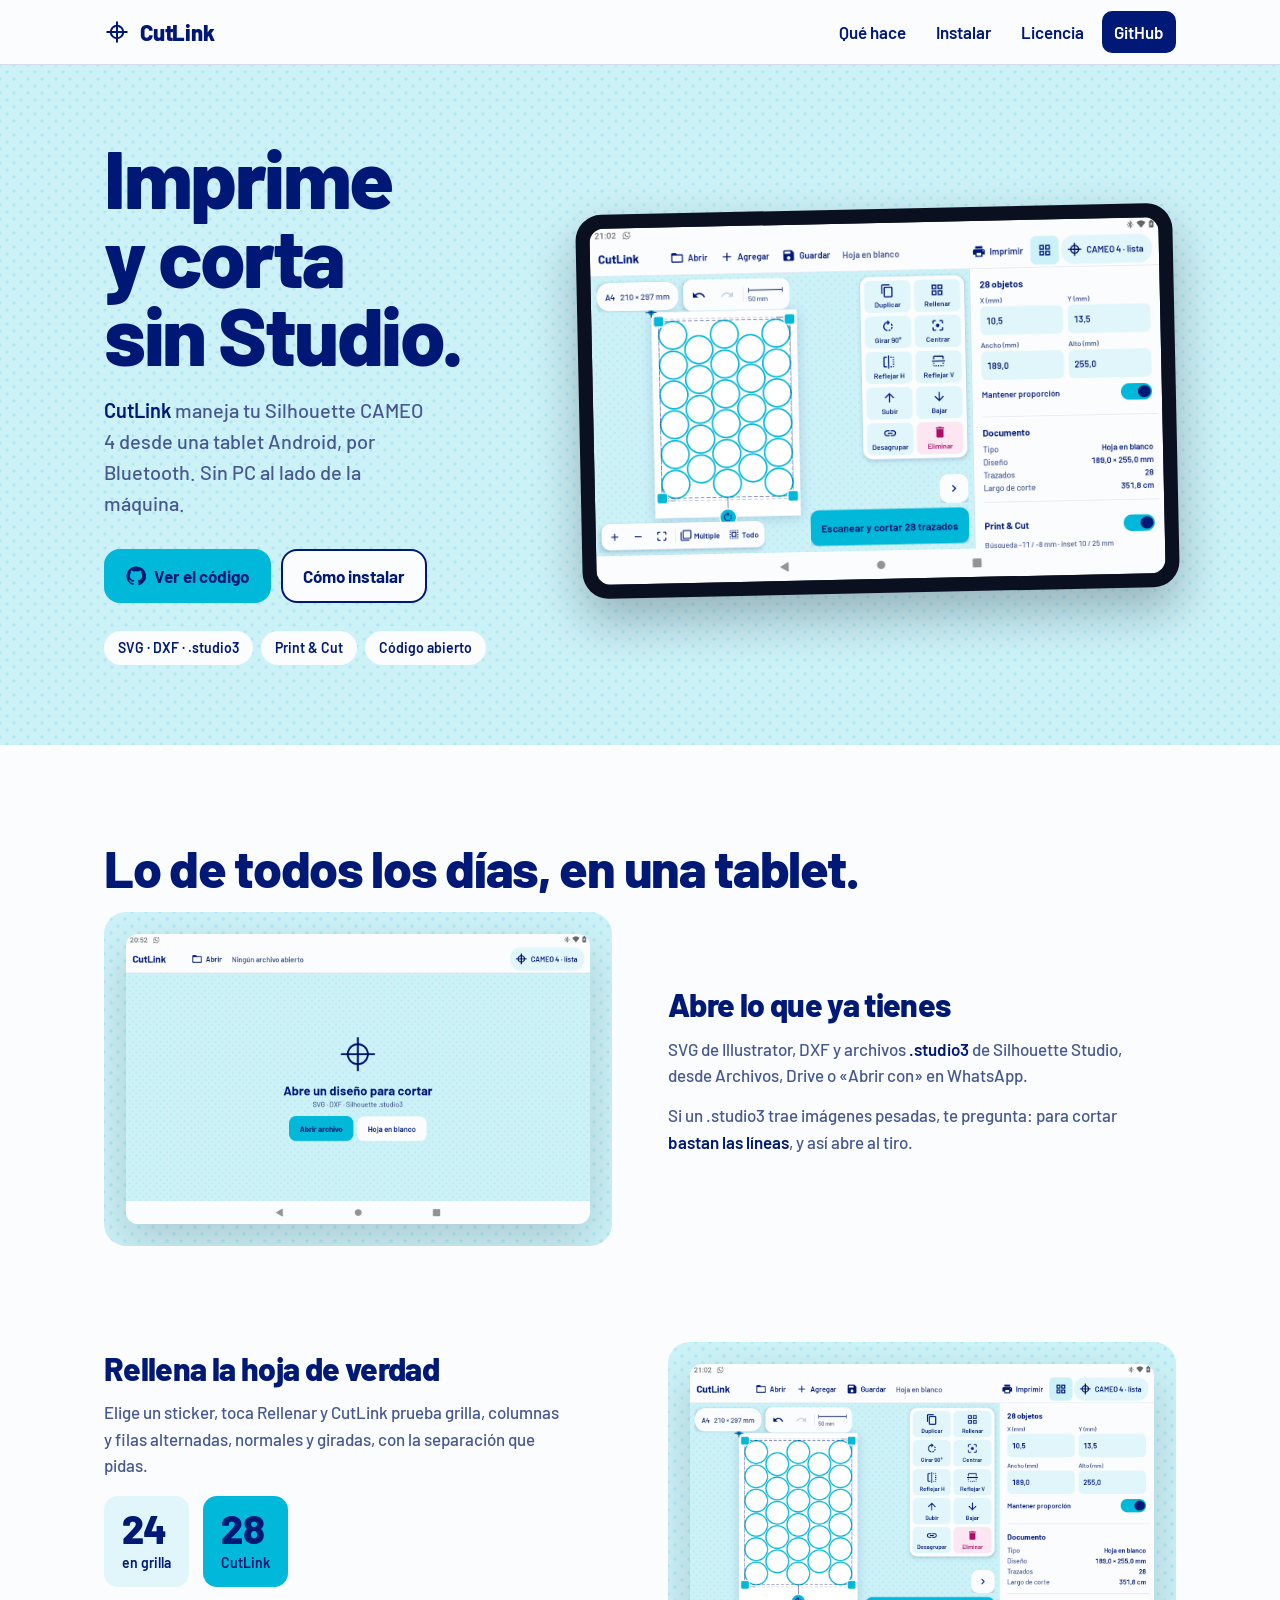
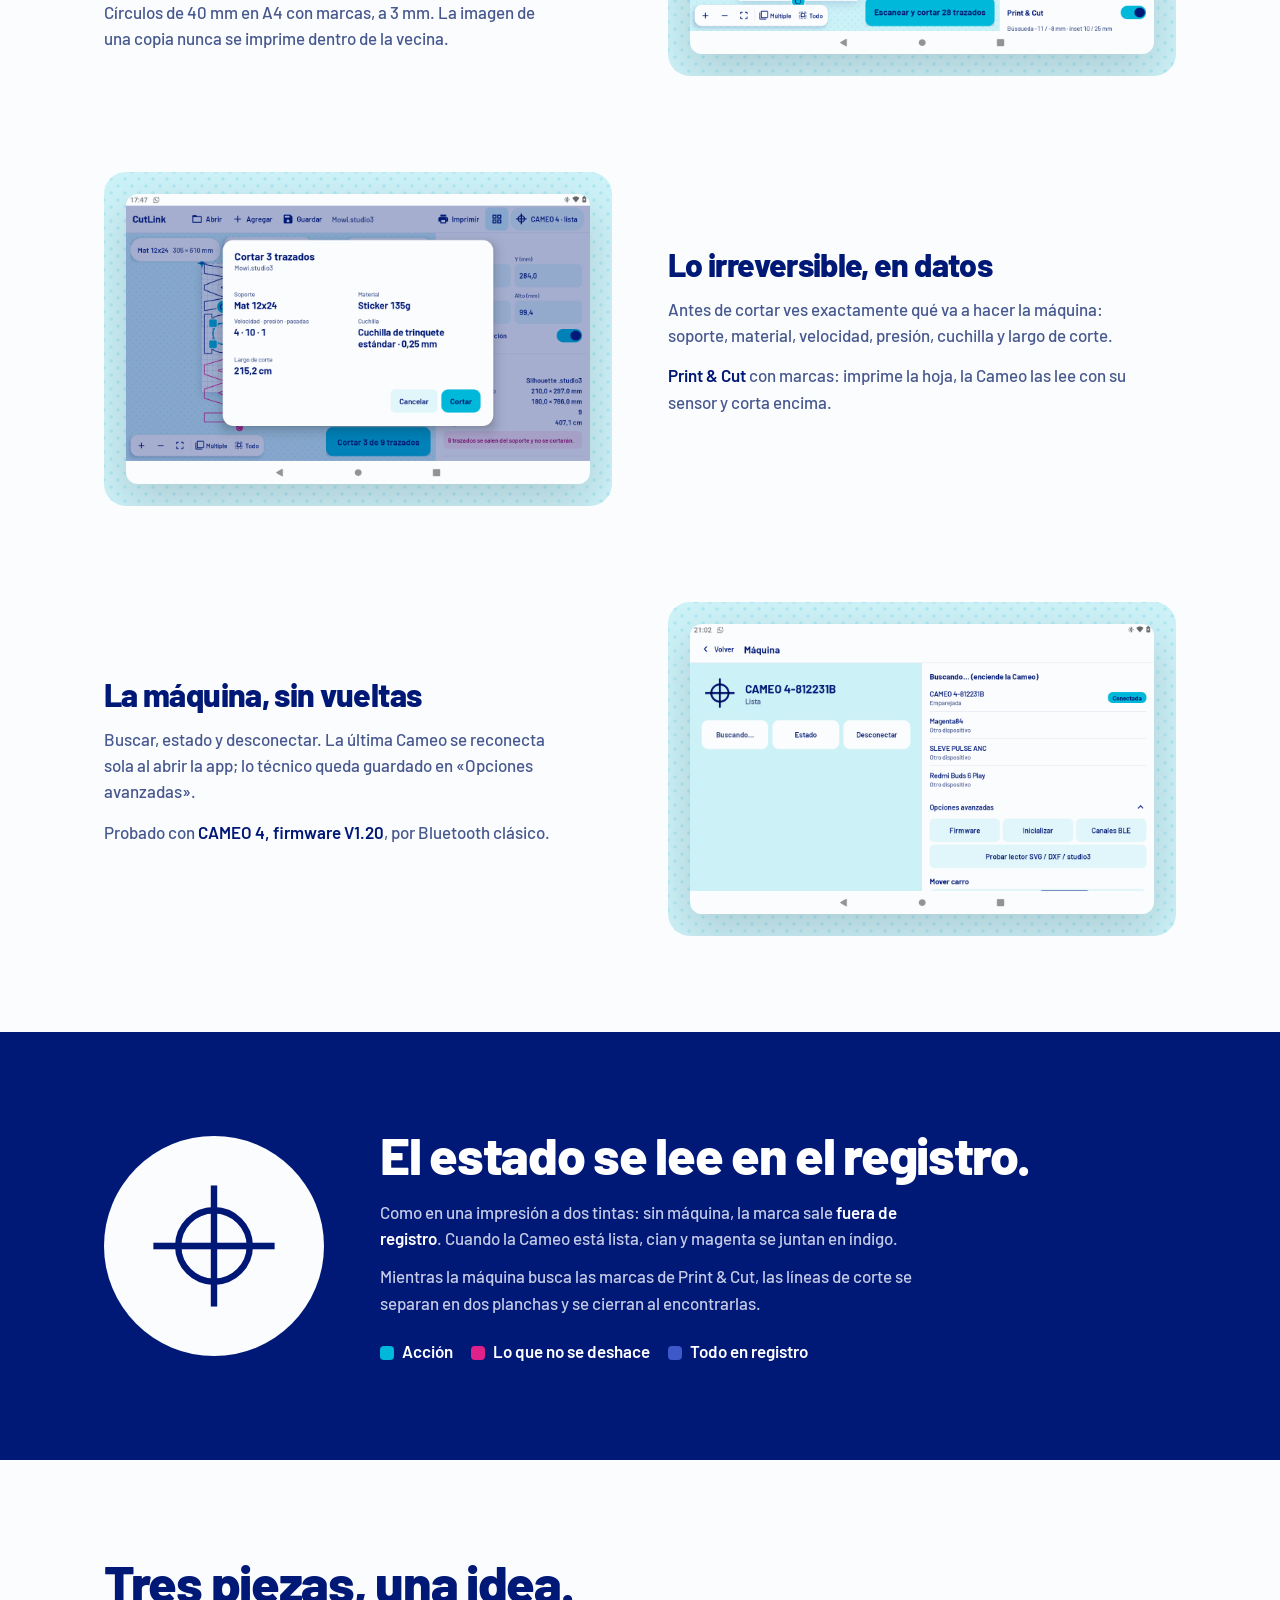
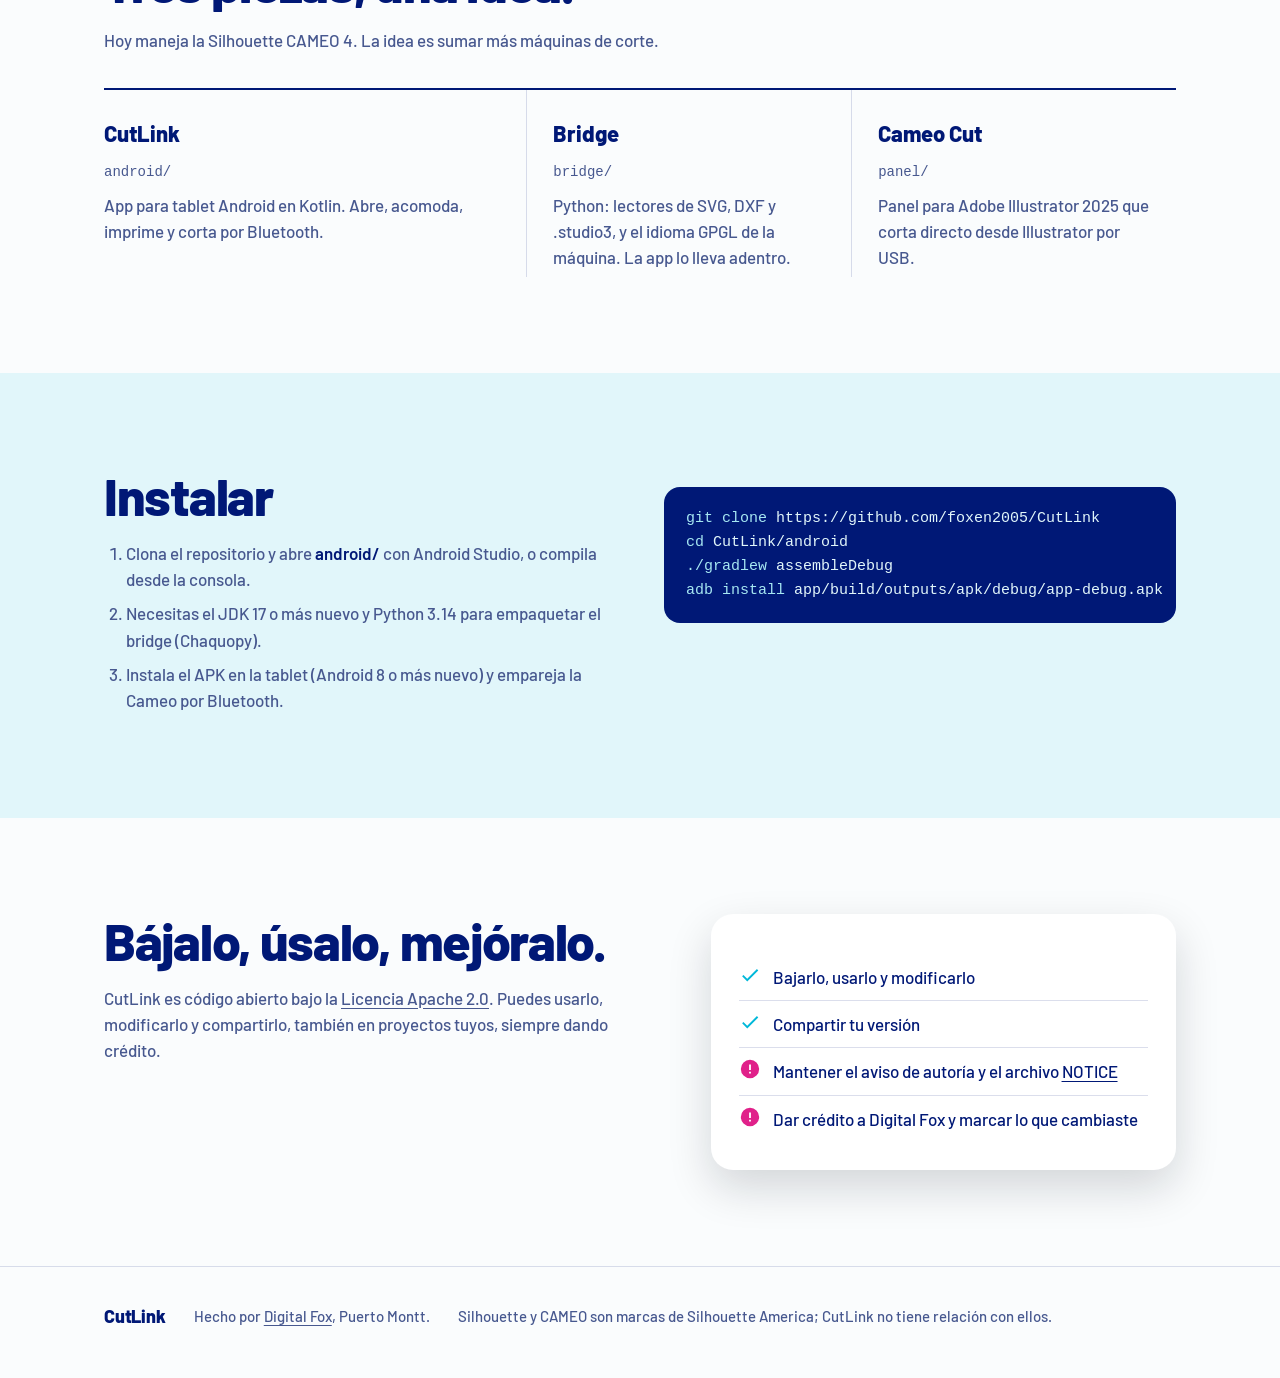
==== docs/index.html @ 86910280 "Página del proyecto, licencia Apache 2.0 con crédito y README nuevo - LICENSE: Apache 2.0. Se puede " ====
<!DOCTYPE html>
<html lang="es">
<head>
<meta charset="utf-8">
<meta name="viewport" content="width=device-width, initial-scale=1">
<title>CutLink · imprime y corta sin Studio</title>
<meta name="description" content="CutLink maneja una Silhouette CAMEO 4 desde una tablet Android, por Bluetooth: abre SVG, DXF y .studio3, acomoda, imprime y corta. Código abierto, Apache 2.0.">
<link rel="preconnect" href="https://fonts.googleapis.com">
<link rel="preconnect" href="https://fonts.gstatic.com" crossorigin>
<link href="https://fonts.googleapis.com/css2?family=Barlow:wght@500;600;700;800&display=swap" rel="stylesheet">
<style>
  :root {
    --paper: #fafcfd; --sheet: #fff;
    --ink: #001876; --ink-2: #47588f; --ink-3: #8e9ac0;
    --rule: rgba(0, 24, 118, .14);
    --cyan: #00b8d9; --cyan-12: #e1f6fa; --cyan-20: #ccf1f7; --cyan-35: #a6e7f2;
    --mag: #e0218a; --mag-ink: #ad0d67; --mag-12: #fce6f2;
    --out: cubic-bezier(.16, 1, .3, 1);
    --lift: 0 18px 44px rgba(11, 16, 32, .16);
    --dots: radial-gradient(circle, #aee9f3 1.5px, transparent 1.7px) 0 0 / 14px 14px,
            radial-gradient(circle, #aee9f3 1.5px, transparent 1.7px) 7px 7px / 14px 14px;
  }
  * { box-sizing: border-box; }
  html { scroll-behavior: smooth; }
  body { margin: 0; background: var(--paper); color: var(--ink); font: 500 17px/1.55 "Barlow", system-ui, sans-serif;
    -webkit-font-smoothing: antialiased; }
  ::selection { background: var(--cyan-35); }
  a { color: inherit; text-underline-offset: 3px; }
  :focus-visible { outline: 2px solid var(--ink); outline-offset: 3px; border-radius: 6px; }
  .wrap { max-width: 1120px; margin: 0 auto; padding: 0 24px; }
  img { max-width: 100%; height: auto; display: block; }

  /* dos planchas: el índigo aparece solo cuando coinciden */
  .plates { position: relative; display: inline-block; isolation: isolate; }
  .plates > * { mix-blend-mode: multiply; transition: transform .9s var(--out); }
  .plates .c { color: var(--cyan); } .plates .m { color: var(--mag); position: absolute; inset: 0; }
  .off .plates .c { transform: translate(-3px, -2px); }
  .off .plates .m { transform: translate(3px, 2px); }
  .reg { overflow: visible; isolation: isolate; }
  .reg g { fill: none; mix-blend-mode: multiply; transition: transform .9s var(--out); }
  .reg g.c { stroke: var(--cyan); } .reg g.m { stroke: var(--mag); }
  .off .reg g.c { transform: translate(-3px, -2.4px); }
  .off .reg g.m { transform: translate(3px, 2.4px); }

  /* barra */
  header { position: sticky; top: 0; z-index: 10; background: rgba(250, 252, 253, .92); backdrop-filter: saturate(1.2) blur(8px);
    border-bottom: 1px solid var(--rule); }
  .bar { display: flex; align-items: center; gap: 22px; height: 64px; }
  .brand { font-weight: 800; font-size: 22px; letter-spacing: -.01em; text-decoration: none; display: flex; align-items: center; gap: 10px; }
  .brand .reg { width: 26px; height: 26px; }
  .brand .reg g { stroke-width: 2; }
  nav { margin-left: auto; display: flex; gap: 6px; }
  nav a { text-decoration: none; font-weight: 600; padding: 8px 12px; border-radius: 10px; }
  nav a:hover { background: var(--cyan-12); }
  nav a.gh { background: var(--ink); color: #fff; }
  nav a.gh:hover { background: #0a2590; }

  /* portada */
  .hero { position: relative; overflow: hidden; background: var(--cyan-20); }
  .hero::before { content: ""; position: absolute; inset: 0; background: var(--dots); opacity: .9; }
  .hero .wrap { position: relative; display: grid; grid-template-columns: minmax(0, 5fr) minmax(0, 7fr); gap: 48px; align-items: center;
    padding-top: 72px; padding-bottom: 80px; }
  h1 { font-size: clamp(44px, 6.4vw, 84px); line-height: .96; letter-spacing: -.03em; margin: 0 0 22px; font-weight: 800; }
  h1 .plates { display: block; }
  .lead { font-size: 20px; color: var(--ink-2); margin: 0 0 30px; max-width: 30ch; }
  .lead b { color: var(--ink); font-weight: 600; }
  .cta { display: flex; flex-wrap: wrap; gap: 10px; }
  .btn { display: inline-flex; align-items: center; gap: 8px; height: 54px; padding: 0 22px; border-radius: 16px; font-weight: 700;
    text-decoration: none; font-size: 17px; transition: transform .15s, background .15s; }
  .btn:active { transform: scale(.98); }
  .btn.primary { background: var(--cyan); color: var(--ink); }
  .btn.primary:hover { background: #12c4e4; }
  .btn.paper { background: var(--paper); box-shadow: inset 0 0 0 2px var(--ink); }
  .btn svg { width: 20px; height: 20px; fill: currentColor; }
  .tablet { background: #0b1020; border-radius: 26px; padding: 14px; box-shadow: 0 22px 48px rgba(11, 16, 32, .28); transform: rotate(-1.2deg); }
  .tablet img { border-radius: 14px; }
  .facts { display: flex; flex-wrap: wrap; gap: 8px; margin-top: 28px; }
  .facts span { background: var(--paper); border-radius: 999px; padding: 6px 14px; font-size: 14px; font-weight: 600; }

  /* secciones */
  section { padding: 96px 0; }
  .kicker-free h2 { font-size: clamp(32px, 4.2vw, 52px); line-height: 1.02; letter-spacing: -.025em; margin: 0 0 18px; font-weight: 800; }
  .row { display: grid; grid-template-columns: minmax(0, 1fr) minmax(0, 1fr); gap: 56px; align-items: center; }
  .row + .row { margin-top: 96px; }
  .row.flip .shot { order: 2; }
  .shot { background: var(--cyan-20); border-radius: 22px; padding: 22px; position: relative; overflow: hidden; }
  .shot::before { content: ""; position: absolute; inset: 0; background: var(--dots); }
  .shot img { position: relative; border-radius: 12px; box-shadow: var(--lift); }
  .row h3 { font-size: 32px; line-height: 1.05; letter-spacing: -.02em; margin: 0 0 14px; font-weight: 800; }
  .row p { margin: 0 0 14px; color: var(--ink-2); max-width: 46ch; }
  .row p b { color: var(--ink); font-weight: 600; }
  .num { font-variant-numeric: tabular-nums; }
  .compare { display: flex; gap: 14px; margin-top: 18px; }
  .compare div { background: var(--cyan-12); border-radius: 14px; padding: 12px 18px; }
  .compare div.win { background: var(--cyan); }
  .compare b { display: block; font-size: 40px; line-height: 1; font-weight: 800; font-variant-numeric: tabular-nums; }
  .compare span { font-size: 14px; font-weight: 600; }

  /* registro: la idea de la app */
  .register { background: var(--ink); color: #fff; }
  .register .wrap { display: grid; grid-template-columns: auto minmax(0, 1fr); gap: 56px; align-items: center; }
  .register .big { width: 220px; height: 220px; background: var(--paper); border-radius: 50%; display: grid; place-items: center; }
  .register .big .reg { width: 150px; height: 150px; }
  .register .big .reg g { stroke-width: 1.1; }
  .register h2 { color: #fff; }
  .register p { color: #c4cbe6; max-width: 56ch; margin: 0 0 12px; }
  .register p b { color: #fff; font-weight: 600; }
  .legend { display: flex; flex-wrap: wrap; gap: 18px; margin-top: 22px; font-weight: 600; }
  .legend i { display: inline-block; width: 14px; height: 14px; border-radius: 4px; vertical-align: -2px; margin-right: 8px; }

  /* piezas */
  .pieces { display: grid; grid-template-columns: 1.3fr 1fr 1fr; gap: 0; border-top: 2px solid var(--ink); margin-top: 34px; }
  .pieces div { padding: 26px 26px 6px 0; }
  .pieces div + div { padding-left: 26px; border-left: 1px solid var(--rule); }
  .pieces h4 { margin: 0 0 6px; font-size: 22px; font-weight: 800; }
  .pieces code { font-size: 14px; color: var(--ink-2); }
  .pieces p { color: var(--ink-2); margin: 8px 0 0; }

  /* instalar */
  .install { background: var(--cyan-12); }
  pre { background: var(--ink); color: #e1f6fa; border-radius: 16px; padding: 20px 22px; overflow-x: auto; font: 500 15px/1.6 ui-monospace, Consolas, monospace; margin: 18px 0 0; }
  pre .k { color: var(--cyan-35); }
  ol.steps { margin: 18px 0 0; padding-left: 22px; color: var(--ink-2); }
  ol.steps li { margin-bottom: 8px; }
  ol.steps b { color: var(--ink); font-weight: 600; }
  .twocol { display: grid; grid-template-columns: minmax(0, 1fr) minmax(0, 1fr); gap: 48px; }

  /* licencia */
  .license { display: grid; grid-template-columns: minmax(0, 1.2fr) minmax(0, 1fr); gap: 48px; align-items: start; }
  .card-lic { background: var(--sheet); border-radius: 22px; padding: 28px; box-shadow: var(--lift); }
  .card-lic ul { margin: 12px 0 0; padding: 0; list-style: none; }
  .card-lic li { padding: 10px 0; border-top: 1px solid var(--rule); display: flex; gap: 12px; }
  .card-lic li:first-child { border-top: 0; }
  .card-lic svg { width: 22px; height: 22px; flex: none; }
  .yes { fill: var(--cyan); } .must { fill: var(--mag); }

  footer { border-top: 1px solid var(--rule); padding: 36px 0 48px; color: var(--ink-2); font-size: 15px; }
  footer .wrap { display: flex; flex-wrap: wrap; gap: 14px 28px; align-items: center; }
  footer .brand { color: var(--ink); font-size: 18px; }

  @media (max-width: 860px) {
    .hero .wrap, .row, .register .wrap, .twocol, .license { grid-template-columns: minmax(0, 1fr); }
    .row.flip .shot { order: 0; }
    .pieces { grid-template-columns: 1fr; }
    .pieces div + div { padding-left: 0; border-left: 0; border-top: 1px solid var(--rule); }
    nav a:not(.gh) { display: none; }
    section { padding: 72px 0; }
    .register .big { width: 160px; height: 160px; } .register .big .reg { width: 110px; height: 110px; }
  }
  @media (prefers-reduced-motion: reduce) { * { transition: none !important; scroll-behavior: auto !important; } }
</style>
</head>
<body class="off">
<svg width="0" height="0" style="position:absolute" aria-hidden="true"><defs>
  <symbol id="target" viewBox="0 0 26 26"><circle cx="13" cy="13" r="6.2"/><path d="M13 2.5v21M2.5 13h21"/></symbol>
  <symbol id="gh" viewBox="0 0 24 24"><path d="M12 .5a11.5 11.5 0 0 0-3.64 22.41c.58.1.79-.25.79-.56v-2c-3.2.7-3.88-1.37-3.88-1.37-.53-1.33-1.28-1.69-1.28-1.69-1.05-.71.08-.7.08-.7 1.16.08 1.77 1.19 1.77 1.19 1.03 1.77 2.7 1.26 3.36.96.1-.75.4-1.26.73-1.55-2.55-.29-5.24-1.28-5.24-5.68 0-1.26.45-2.28 1.19-3.09-.12-.29-.52-1.46.11-3.05 0 0 .97-.31 3.17 1.18a11 11 0 0 1 5.77 0c2.2-1.49 3.17-1.18 3.17-1.18.63 1.59.23 2.76.11 3.05.74.81 1.19 1.83 1.19 3.09 0 4.41-2.69 5.38-5.25 5.67.41.36.78 1.06.78 2.14v3.17c0 .31.21.67.8.56A11.5 11.5 0 0 0 12 .5z"/></symbol>
  <symbol id="check" viewBox="0 0 24 24"><path d="M9 16.17 4.83 12l-1.42 1.41L9 19 21 7l-1.41-1.41z"/></symbol>
  <symbol id="mark" viewBox="0 0 24 24"><path d="M11 7h2v6h-2zm0 8h2v2h-2zm1-13a10 10 0 1 0 0 20 10 10 0 0 0 0-20z"/></symbol>
</defs></svg>

<header>
  <div class="wrap bar">
    <a class="brand" href="#" aria-label="CutLink">
      <svg class="reg" viewBox="0 0 26 26" aria-hidden="true"><g class="c"><use href="#target"/></g><g class="m"><use href="#target"/></g></svg>
      <span class="plates"><span class="c">CutLink</span><span class="m" aria-hidden="true">CutLink</span></span>
    </a>
    <nav>
      <a href="#que-hace">Qué hace</a>
      <a href="#instalar">Instalar</a>
      <a href="#licencia">Licencia</a>
      <a class="gh" href="https://github.com/foxen2005/CutLink">GitHub</a>
    </nav>
  </div>
</header>

<main>
  <div class="hero">
    <div class="wrap">
      <div>
        <h1><span class="plates"><span class="c">Imprime</span><span class="m" aria-hidden="true">Imprime</span></span>
          <span class="plates"><span class="c">y corta</span><span class="m" aria-hidden="true">y corta</span></span>
          <span class="plates"><span class="c">sin Studio.</span><span class="m" aria-hidden="true">sin Studio.</span></span></h1>
        <p class="lead"><b>CutLink</b> maneja tu Silhouette CAMEO 4 desde una tablet Android, por Bluetooth. Sin PC al lado de la máquina.</p>
        <div class="cta">
          <a class="btn primary" href="https://github.com/foxen2005/CutLink"><svg aria-hidden="true"><use href="#gh"/></svg>Ver el código</a>
          <a class="btn paper" href="#instalar">Cómo instalar</a>
        </div>
        <div class="facts"><span>SVG · DXF · .studio3</span><span>Print &amp; Cut</span><span>Código abierto</span></div>
      </div>
      <div class="tablet"><img src="img/editor.png" width="1280" height="800" alt="CutLink en una tablet: 28 círculos de 40 mm acomodados en una hoja A4 con marcas de Print &amp; Cut"></div>
    </div>
  </div>

  <section id="que-hace" class="kicker-free">
    <div class="wrap">
      <h2>Lo de todos los días, en una tablet.</h2>

      <div class="row">
        <div class="shot"><img src="img/inicio.png" width="1280" height="800" loading="lazy" alt="Pantalla de inicio de CutLink: abre un diseño para cortar"></div>
        <div>
          <h3>Abre lo que ya tienes</h3>
          <p>SVG de Illustrator, DXF y archivos <b>.studio3</b> de Silhouette Studio, desde Archivos, Drive o «Abrir con» en WhatsApp.</p>
          <p>Si un .studio3 trae imágenes pesadas, te pregunta: para cortar <b>bastan las líneas</b>, y así abre al tiro.</p>
        </div>
      </div>

      <div class="row flip">
        <div class="shot"><img src="img/editor.png" width="1280" height="800" loading="lazy" alt="Editor con selección, rejilla de herramientas y panel de medidas"></div>
        <div>
          <h3>Rellena la hoja de verdad</h3>
          <p>Elige un sticker, toca Rellenar y CutLink prueba grilla, columnas y filas alternadas, normales y giradas, con la separación que pidas.</p>
          <div class="compare"><div><b class="num">24</b><span>en grilla</span></div><div class="win"><b class="num">28</b><span>CutLink</span></div></div>
          <p style="margin-top:12px">Círculos de 40 mm en A4 con marcas, a 3 mm. La imagen de una copia nunca se imprime dentro de la vecina.</p>
        </div>
      </div>

      <div class="row">
        <div class="shot"><img src="img/confirmar.png" width="1280" height="800" loading="lazy" alt="Confirmación de corte: soporte, material, cuchilla, largo de corte y Print &amp; Cut"></div>
        <div>
          <h3>Lo irreversible, en datos</h3>
          <p>Antes de cortar ves exactamente qué va a hacer la máquina: soporte, material, velocidad, presión, cuchilla y largo de corte.</p>
          <p><b>Print &amp; Cut</b> con marcas: imprime la hoja, la Cameo las lee con su sensor y corta encima.</p>
        </div>
      </div>

      <div class="row flip">
        <div class="shot"><img src="img/maquina.png" width="1280" height="800" loading="lazy" alt="Pantalla Máquina: estado de la Cameo, buscar, estado y desconectar"></div>
        <div>
          <h3>La máquina, sin vueltas</h3>
          <p>Buscar, estado y desconectar. La última Cameo se reconecta sola al abrir la app; lo técnico queda guardado en «Opciones avanzadas».</p>
          <p>Probado con <b>CAMEO 4, firmware V1.20</b>, por Bluetooth clásico.</p>
        </div>
      </div>
    </div>
  </section>

  <section class="register kicker-free">
    <div class="wrap">
      <div class="big"><svg class="reg" viewBox="0 0 26 26" aria-hidden="true"><g class="c"><use href="#target"/></g><g class="m"><use href="#target"/></g></svg></div>
      <div>
        <h2>El estado se lee en el registro.</h2>
        <p>Como en una impresión a dos tintas: sin máquina, la marca sale <b>fuera de registro</b>. Cuando la Cameo está lista, cian y magenta se juntan en índigo.</p>
        <p>Mientras la máquina busca las marcas de Print &amp; Cut, las líneas de corte se separan en dos planchas y se cierran al encontrarlas.</p>
        <div class="legend"><span><i style="background:var(--cyan)"></i>Acción</span><span><i style="background:var(--mag)"></i>Lo que no se deshace</span><span><i style="background:#3d58c9"></i>Todo en registro</span></div>
      </div>
    </div>
  </section>

  <section class="kicker-free">
    <div class="wrap">
      <h2>Tres piezas, una idea.</h2>
      <p style="color:var(--ink-2);max-width:60ch;margin:0">Hoy maneja la Silhouette CAMEO 4. La idea es sumar más máquinas de corte.</p>
      <div class="pieces">
        <div><h4>CutLink</h4><code>android/</code><p>App para tablet Android en Kotlin. Abre, acomoda, imprime y corta por Bluetooth.</p></div>
        <div><h4>Bridge</h4><code>bridge/</code><p>Python: lectores de SVG, DXF y .studio3, y el idioma GPGL de la máquina. La app lo lleva adentro.</p></div>
        <div><h4>Cameo Cut</h4><code>panel/</code><p>Panel para Adobe Illustrator 2025 que corta directo desde Illustrator por USB.</p></div>
      </div>
    </div>
  </section>

  <section id="instalar" class="install kicker-free">
    <div class="wrap twocol">
      <div>
        <h2>Instalar</h2>
        <ol class="steps">
          <li>Clona el repositorio y abre <b>android/</b> con Android Studio, o compila desde la consola.</li>
          <li>Necesitas el JDK 17 o más nuevo y Python 3.14 para empaquetar el bridge (Chaquopy).</li>
          <li>Instala el APK en la tablet (Android 8 o más nuevo) y empareja la Cameo por Bluetooth.</li>
        </ol>
      </div>
      <div>
        <pre><span class="k">git clone</span> https://github.com/foxen2005/CutLink
<span class="k">cd</span> CutLink/android
<span class="k">./gradlew</span> assembleDebug
<span class="k">adb install</span> app/build/outputs/apk/debug/app-debug.apk</pre>
      </div>
    </div>
  </section>

  <section id="licencia" class="kicker-free">
    <div class="wrap license">
      <div>
        <h2>Bájalo, úsalo, mejóralo.</h2>
        <p style="color:var(--ink-2);max-width:52ch">CutLink es código abierto bajo la <a href="https://github.com/foxen2005/CutLink/blob/main/LICENSE">Licencia Apache 2.0</a>. Puedes usarlo, modificarlo y compartirlo, también en proyectos tuyos, siempre dando crédito.</p>
      </div>
      <div class="card-lic">
        <ul>
          <li><svg class="yes" aria-hidden="true"><use href="#check"/></svg><span>Bajarlo, usarlo y modificarlo</span></li>
          <li><svg class="yes" aria-hidden="true"><use href="#check"/></svg><span>Compartir tu versión</span></li>
          <li><svg class="must" aria-hidden="true"><use href="#mark"/></svg><span>Mantener el aviso de autoría y el archivo <a href="https://github.com/foxen2005/CutLink/blob/main/NOTICE">NOTICE</a></span></li>
          <li><svg class="must" aria-hidden="true"><use href="#mark"/></svg><span>Dar crédito a Digital Fox y marcar lo que cambiaste</span></li>
        </ul>
      </div>
    </div>
  </section>
</main>

<footer>
  <div class="wrap">
    <span class="brand">CutLink</span>
    <span>Hecho por <a href="https://digitalfox.cl">Digital Fox</a>, Puerto Montt.</span>
    <span>Silhouette y CAMEO son marcas de Silhouette America; CutLink no tiene relación con ellos.</span>
  </div>
</footer>

<script>
  // la marca entra fuera de registro y cierra: la misma idea que la app
  const go = () => document.body.classList.remove("off");
  matchMedia("(prefers-reduced-motion: reduce)").matches ? go() : setTimeout(go, 500);
</script>
</body>
</html>
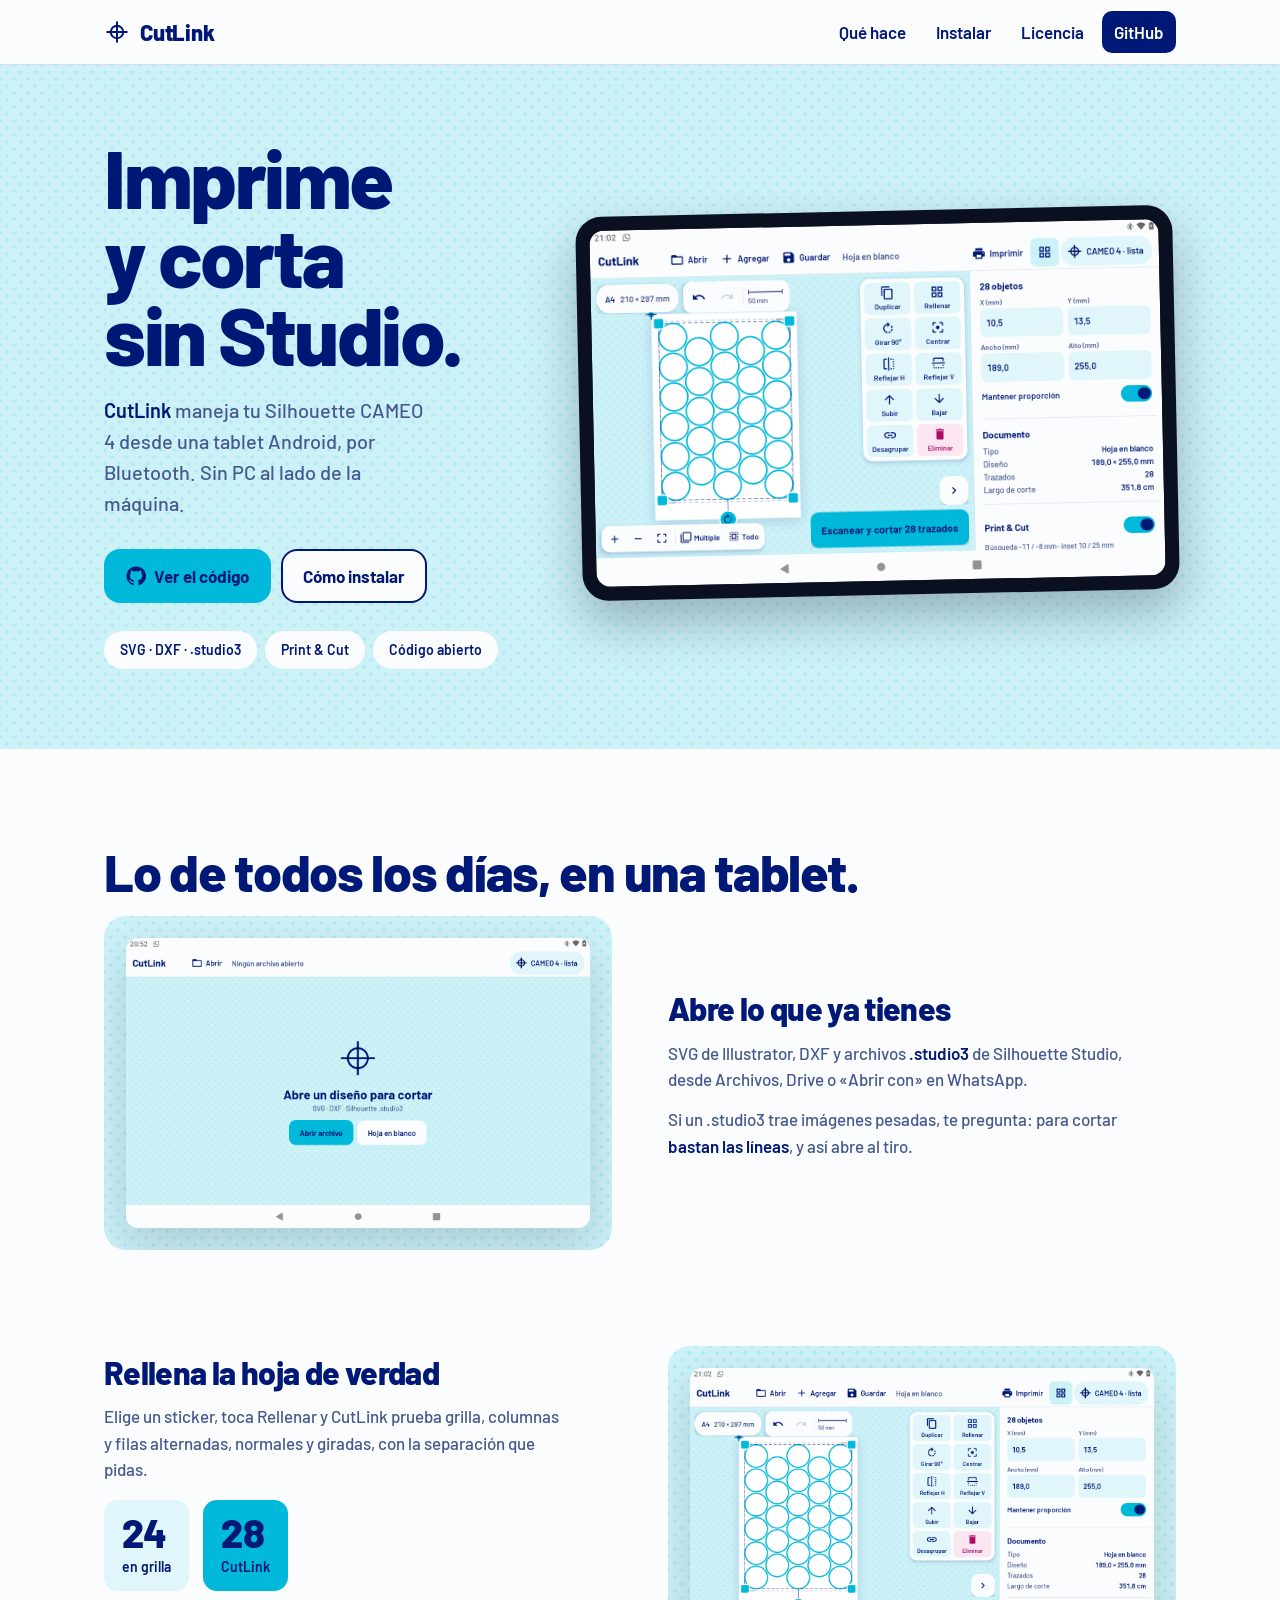
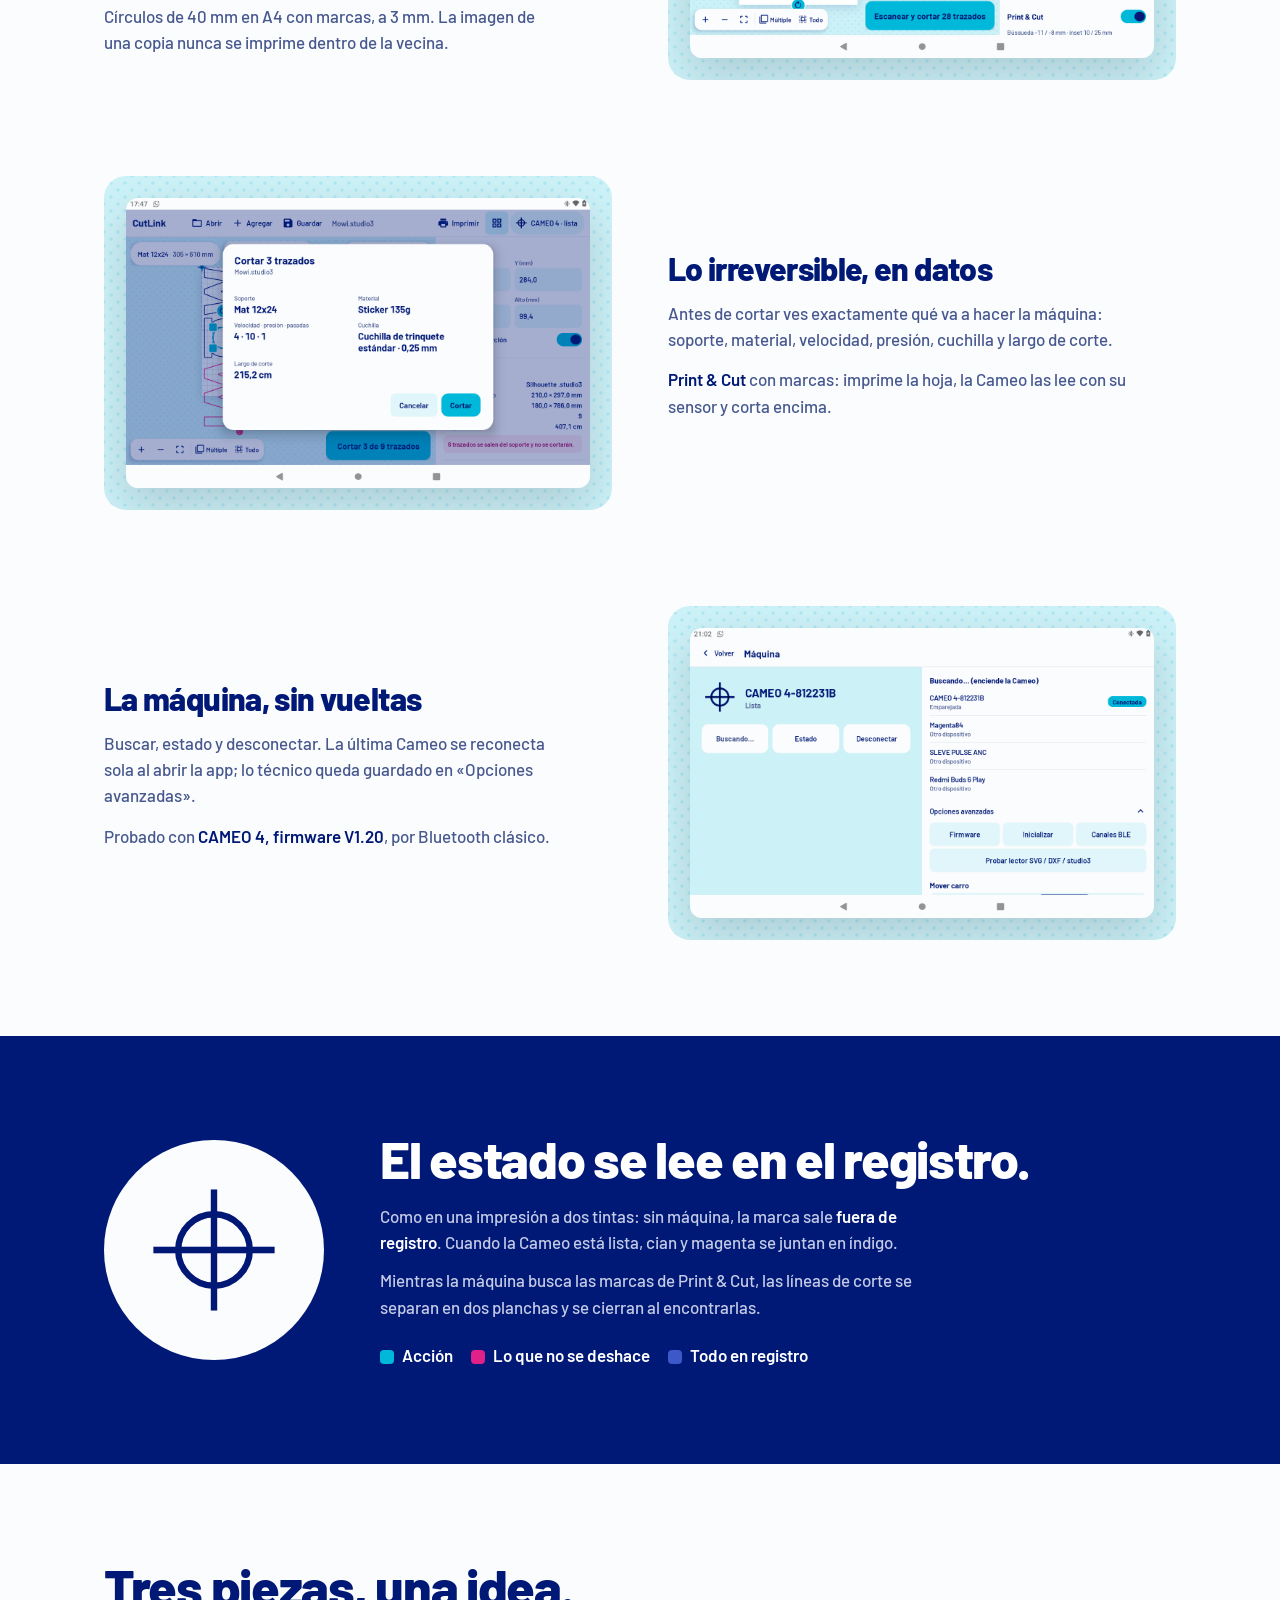
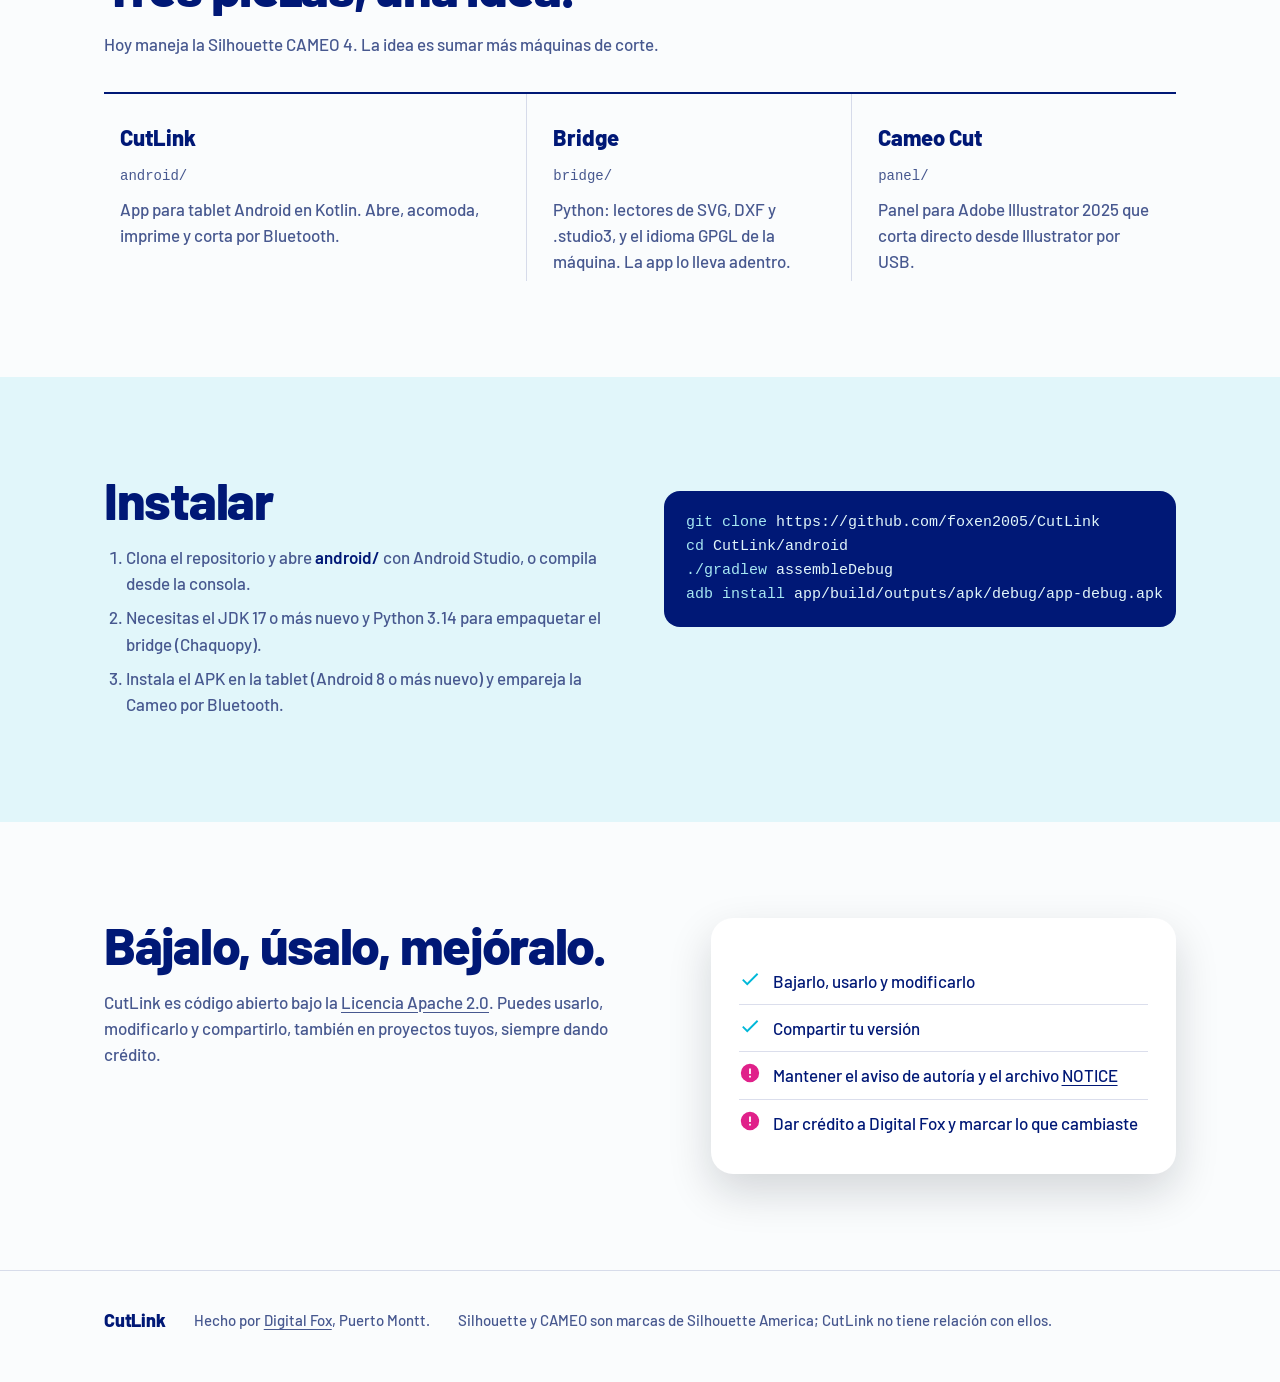
==== commit 82d0c167: "Página: orden de títulos y márgenes internos de las piezas Co-Authored-By: Felix <felix@pudutecnolog" ====
--- a/docs/index.html
+++ b/docs/index.html
@@ -75,7 +75,7 @@
   .tablet { background: #0b1020; border-radius: 26px; padding: 14px; box-shadow: 0 22px 48px rgba(11, 16, 32, .28); transform: rotate(-1.2deg); }
   .tablet img { border-radius: 14px; }
   .facts { display: flex; flex-wrap: wrap; gap: 8px; margin-top: 28px; }
-  .facts span { background: var(--paper); border-radius: 999px; padding: 6px 14px; font-size: 14px; font-weight: 600; }
+  .facts span { background: var(--paper); border-radius: 999px; padding: 8px 16px; font-size: 14px; font-weight: 600; }
 
   /* secciones */
   section { padding: 96px 0; }
@@ -110,9 +110,9 @@
 
   /* piezas */
   .pieces { display: grid; grid-template-columns: 1.3fr 1fr 1fr; gap: 0; border-top: 2px solid var(--ink); margin-top: 34px; }
-  .pieces div { padding: 26px 26px 6px 0; }
+  .pieces div { padding: 26px 22px 6px 16px; }
   .pieces div + div { padding-left: 26px; border-left: 1px solid var(--rule); }
-  .pieces h4 { margin: 0 0 6px; font-size: 22px; font-weight: 800; }
+  .pieces h3 { margin: 0 0 6px; font-size: 22px; font-weight: 800; }
   .pieces code { font-size: 14px; color: var(--ink-2); }
   .pieces p { color: var(--ink-2); margin: 8px 0 0; }
 
@@ -142,7 +142,7 @@
     .hero .wrap, .row, .register .wrap, .twocol, .license { grid-template-columns: minmax(0, 1fr); }
     .row.flip .shot { order: 0; }
     .pieces { grid-template-columns: 1fr; }
-    .pieces div + div { padding-left: 0; border-left: 0; border-top: 1px solid var(--rule); }
+    .pieces div + div { padding-left: 16px; border-left: 0; border-top: 1px solid var(--rule); }
     nav a:not(.gh) { display: none; }
     section { padding: 72px 0; }
     .register .big { width: 160px; height: 160px; } .register .big .reg { width: 110px; height: 110px; }
@@ -251,9 +251,9 @@
       <h2>Tres piezas, una idea.</h2>
       <p style="color:var(--ink-2);max-width:60ch;margin:0">Hoy maneja la Silhouette CAMEO 4. La idea es sumar más máquinas de corte.</p>
       <div class="pieces">
-        <div><h4>CutLink</h4><code>android/</code><p>App para tablet Android en Kotlin. Abre, acomoda, imprime y corta por Bluetooth.</p></div>
-        <div><h4>Bridge</h4><code>bridge/</code><p>Python: lectores de SVG, DXF y .studio3, y el idioma GPGL de la máquina. La app lo lleva adentro.</p></div>
-        <div><h4>Cameo Cut</h4><code>panel/</code><p>Panel para Adobe Illustrator 2025 que corta directo desde Illustrator por USB.</p></div>
+        <div><h3>CutLink</h3><code>android/</code><p>App para tablet Android en Kotlin. Abre, acomoda, imprime y corta por Bluetooth.</p></div>
+        <div><h3>Bridge</h3><code>bridge/</code><p>Python: lectores de SVG, DXF y .studio3, y el idioma GPGL de la máquina. La app lo lleva adentro.</p></div>
+        <div><h3>Cameo Cut</h3><code>panel/</code><p>Panel para Adobe Illustrator 2025 que corta directo desde Illustrator por USB.</p></div>
       </div>
     </div>
   </section>
